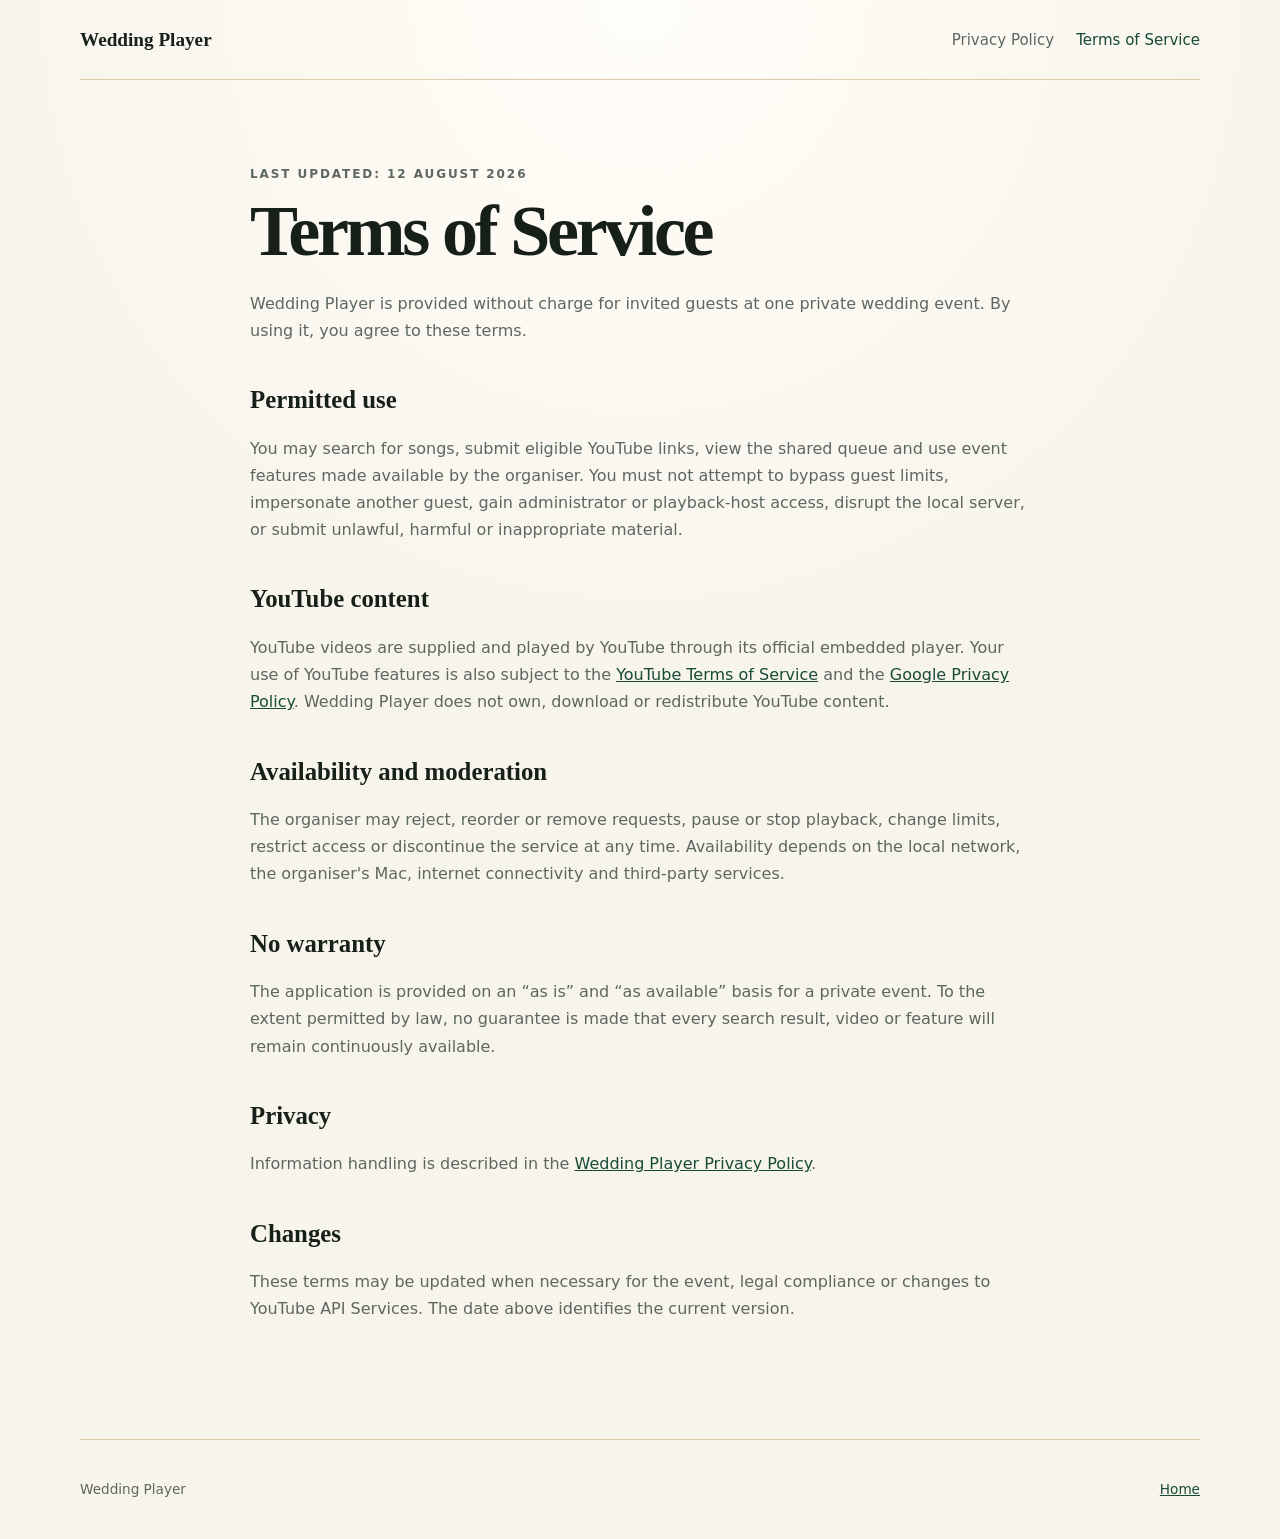
==== terms.html @ 6f7c0a3d "Publish Wedding Player information pages" ====
<!doctype html>
<html lang="en">
<head>
  <meta charset="utf-8">
  <meta name="viewport" content="width=device-width, initial-scale=1">
  <meta name="description" content="Terms of Service for Wedding Player.">
  <title>Terms of Service — Wedding Player</title>
  <link rel="stylesheet" href="styles.css">
</head>
<body>
  <header class="site-header">
    <a class="brand" href="index.html">Wedding Player</a>
    <nav aria-label="Legal"><a href="privacy.html">Privacy Policy</a><a aria-current="page" href="terms.html">Terms of Service</a></nav>
  </header>
  <main class="legal">
    <p class="eyebrow">Last updated: 12 August 2026</p>
    <h1>Terms of Service</h1>
    <p>Wedding Player is provided without charge for invited guests at one private wedding event. By using it, you agree to these terms.</p>

    <h2>Permitted use</h2>
    <p>You may search for songs, submit eligible YouTube links, view the shared queue and use event features made available by the organiser. You must not attempt to bypass guest limits, impersonate another guest, gain administrator or playback-host access, disrupt the local server, or submit unlawful, harmful or inappropriate material.</p>

    <h2>YouTube content</h2>
    <p>YouTube videos are supplied and played by YouTube through its official embedded player. Your use of YouTube features is also subject to the <a href="https://www.youtube.com/t/terms" rel="noopener">YouTube Terms of Service</a> and the <a href="https://policies.google.com/privacy" rel="noopener">Google Privacy Policy</a>. Wedding Player does not own, download or redistribute YouTube content.</p>

    <h2>Availability and moderation</h2>
    <p>The organiser may reject, reorder or remove requests, pause or stop playback, change limits, restrict access or discontinue the service at any time. Availability depends on the local network, the organiser's Mac, internet connectivity and third-party services.</p>

    <h2>No warranty</h2>
    <p>The application is provided on an “as is” and “as available” basis for a private event. To the extent permitted by law, no guarantee is made that every search result, video or feature will remain continuously available.</p>

    <h2>Privacy</h2>
    <p>Information handling is described in the <a href="privacy.html">Wedding Player Privacy Policy</a>.</p>

    <h2>Changes</h2>
    <p>These terms may be updated when necessary for the event, legal compliance or changes to YouTube API Services. The date above identifies the current version.</p>
  </main>
  <footer><span>Wedding Player</span><a href="index.html">Home</a></footer>
</body>
</html>
---- styles.css ----
:root {
  color-scheme: light dark;
  --bg: #f7f4ec;
  --panel: rgba(255, 255, 255, 0.82);
  --text: #172018;
  --muted: #5d675f;
  --green: #174b35;
  --gold: #b38a39;
  --line: rgba(179, 138, 57, 0.42);
  font-family: Inter, ui-sans-serif, system-ui, -apple-system, BlinkMacSystemFont, "Segoe UI", sans-serif;
}
* { box-sizing: border-box; }
body { margin: 0; background: radial-gradient(circle at top, #fffdf7 0, var(--bg) 44rem); color: var(--text); }
a { color: var(--green); }
.site-header, footer { width: min(1120px, calc(100% - 40px)); margin: auto; display: flex; align-items: center; justify-content: space-between; gap: 24px; }
.site-header { min-height: 80px; border-bottom: 1px solid var(--line); }
.brand { color: var(--text); font-family: Georgia, serif; font-size: 1.2rem; font-weight: 700; text-decoration: none; }
nav { display: flex; gap: 22px; }
nav a { color: var(--muted); text-decoration: none; font-size: .94rem; }
nav a:hover, nav a[aria-current="page"] { color: var(--green); }
main { width: min(1120px, calc(100% - 40px)); margin: auto; }
.hero { max-width: 820px; padding: 96px 0 64px; }
.eyebrow { color: var(--gold); font-size: .75rem; font-weight: 800; letter-spacing: .16em; text-transform: uppercase; }
h1, h2 { font-family: Georgia, serif; }
h1 { margin: 12px 0 22px; font-size: clamp(2.6rem, 7vw, 5.3rem); line-height: .99; letter-spacing: -.045em; }
h2 { margin-top: 0; font-size: 1.55rem; }
.lede { color: var(--muted); max-width: 700px; font-size: 1.18rem; line-height: 1.75; }
.badges { display: flex; flex-wrap: wrap; gap: 10px; margin-top: 30px; }
.badges span { border: 1px solid var(--line); border-radius: 999px; padding: 8px 13px; color: var(--green); font-size: .85rem; }
.player-demo { display: grid; grid-template-columns: 1.15fr .85fr; gap: 20px; }
.player-demo > div, .content-grid article { background: var(--panel); border: 1px solid var(--line); border-radius: 24px; padding: 30px; box-shadow: 0 18px 60px rgba(23, 75, 53, .06); }
.player-demo p, .content-grid p, .legal p { color: var(--muted); line-height: 1.7; }
ol { list-style: none; padding: 0; margin: 0; display: grid; gap: 10px; }
li { display: flex; justify-content: space-between; gap: 20px; border: 1px solid rgba(23, 75, 53, .28); border-radius: 14px; padding: 14px 16px; }
li strong { color: var(--green); }
.content-grid { display: grid; grid-template-columns: repeat(3, 1fr); gap: 20px; padding: 20px 0 100px; }
.text-link { display: inline-block; margin-top: 8px; font-weight: 700; text-decoration: none; }
.legal { max-width: 780px; padding: 72px 0 100px; }
.legal h1 { font-size: clamp(2.6rem, 7vw, 4.5rem); }
.legal h2 { margin-top: 42px; }
footer { min-height: 100px; border-top: 1px solid var(--line); color: var(--muted); font-size: .85rem; }
@media (max-width: 760px) {
  .site-header { align-items: flex-start; flex-direction: column; padding: 20px 0; }
  nav { width: 100%; justify-content: space-between; }
  .hero { padding-top: 64px; }
  .player-demo, .content-grid { grid-template-columns: 1fr; }
  footer { align-items: flex-start; flex-direction: column; justify-content: center; }
}
@media (prefers-color-scheme: dark) {
  :root { --bg: #101712; --panel: rgba(24, 35, 27, .88); --text: #f3efe4; --muted: #b8c0ba; --green: #73b38c; --gold: #d1ae64; --line: rgba(209, 174, 100, .34); }
  body { background: radial-gradient(circle at top, #1b281f 0, var(--bg) 44rem); }
}
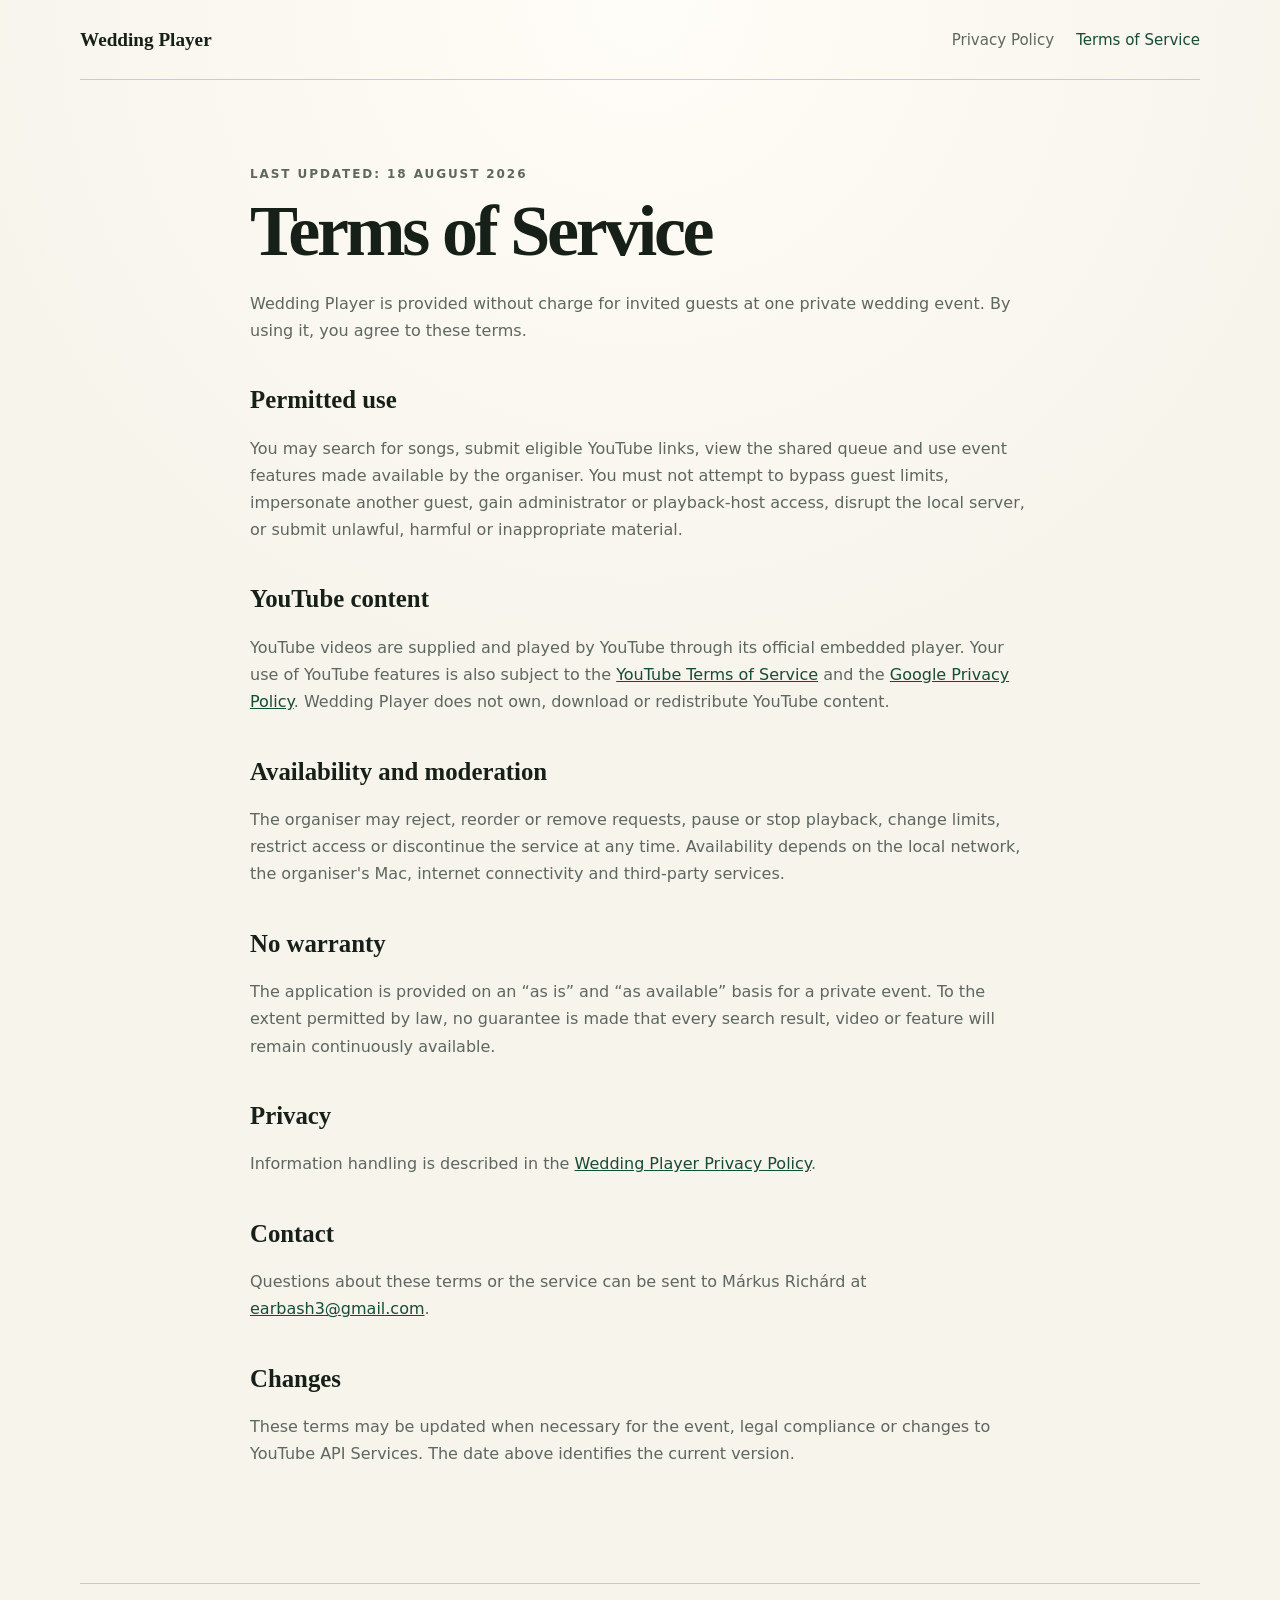
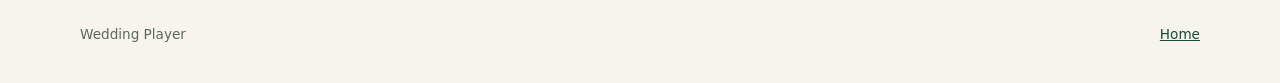
==== commit a3cf5cb6: "Update compliance documentation" ====
--- a/terms.html
+++ b/terms.html
@@ -13,7 +13,7 @@
     <nav aria-label="Legal"><a href="privacy.html">Privacy Policy</a><a aria-current="page" href="terms.html">Terms of Service</a></nav>
   </header>
   <main class="legal">
-    <p class="eyebrow">Last updated: 12 August 2026</p>
+    <p class="eyebrow">Last updated: 18 August 2026</p>
     <h1>Terms of Service</h1>
     <p>Wedding Player is provided without charge for invited guests at one private wedding event. By using it, you agree to these terms.</p>
 
@@ -32,6 +32,9 @@
     <h2>Privacy</h2>
     <p>Information handling is described in the <a href="privacy.html">Wedding Player Privacy Policy</a>.</p>
 
+    <h2>Contact</h2>
+    <p>Questions about these terms or the service can be sent to Márkus Richárd at <a href="mailto:earbash3@gmail.com">earbash3@gmail.com</a>.</p>
+
     <h2>Changes</h2>
     <p>These terms may be updated when necessary for the event, legal compliance or changes to YouTube API Services. The date above identifies the current version.</p>
   </main>
